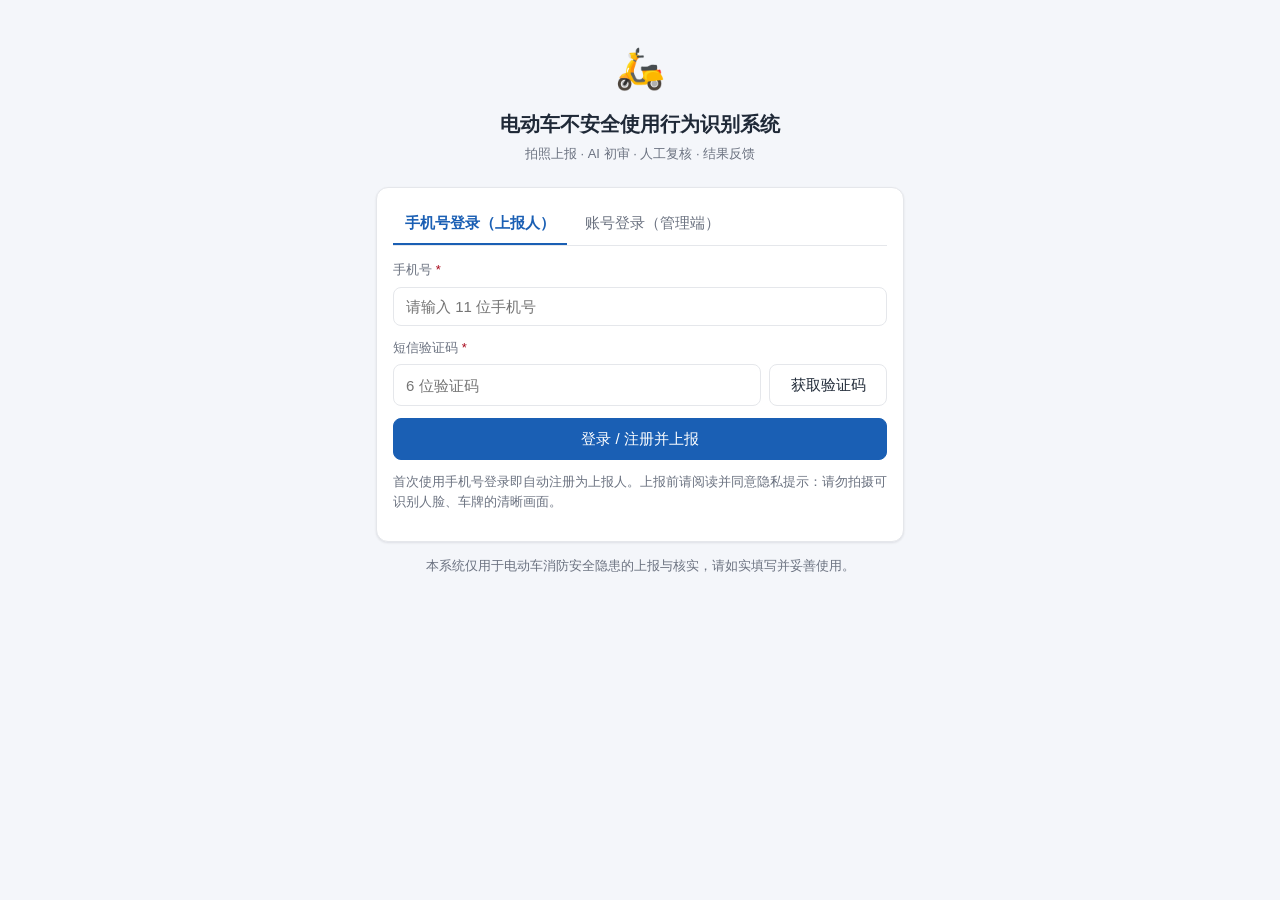
==== static/index.html @ c5f7f52f "初始化仓库：电动车不安全使用行为识别系统（一期基线） - 一期闭环：拍照上报 → AI 初审 → 人工复核 - 技术栈：FastAPI + SQLAlchemy 2.0 + SQLite(WAL)；前" ====
<!DOCTYPE html>
<html lang="zh-CN">
<head>
<meta charset="UTF-8">
<meta name="viewport" content="width=device-width, initial-scale=1, viewport-fit=cover">
<title>登录 · 电动车不安全使用行为识别系统</title>
<link rel="stylesheet" href="css/base.css">
</head>
<body>
<div class="container container-narrow" style="padding-top:36px">

  <div style="text-align:center;margin-bottom:22px">
    <div style="font-size:40px">🛵</div>
    <h1 style="font-size:20px;margin:8px 0 4px">电动车不安全使用行为识别系统</h1>
    <p class="subtle" style="margin:0">拍照上报 · AI 初审 · 人工复核 · 结果反馈</p>
  </div>

  <div class="card">
    <div class="tabs">
      <button id="tabSms" class="active">手机号登录（上报人）</button>
      <button id="tabPwd">账号登录（管理端）</button>
    </div>

    <!-- 手机号 + 短信验证码 -->
    <div id="paneSms">
      <label class="field">
        <span class="lbl">手机号 <span class="req">*</span></span>
        <input type="tel" id="phone" placeholder="请输入 11 位手机号" maxlength="11" inputmode="numeric" autocomplete="tel">
      </label>
      <label class="field">
        <span class="lbl">短信验证码 <span class="req">*</span></span>
        <div style="display:flex;gap:8px">
          <input type="text" id="code" placeholder="6 位验证码" maxlength="8" inputmode="numeric" autocomplete="one-time-code">
          <button class="btn" id="btnSendCode" style="white-space:nowrap;min-width:118px">获取验证码</button>
        </div>
      </label>
      <div id="devCodeHint" class="notice" style="display:none;margin-bottom:12px"></div>
      <button class="btn btn-primary btn-block" id="btnSmsLogin">登录 / 注册并上报</button>
      <p class="subtle" style="margin-top:12px;font-size:12.5px">
        首次使用手机号登录即自动注册为上报人。上报前请阅读并同意隐私提示：请勿拍摄可识别人脸、车牌的清晰画面。
      </p>
    </div>

    <!-- 账号密码 -->
    <div id="panePwd" style="display:none">
      <label class="field">
        <span class="lbl">账号 <span class="req">*</span></span>
        <input type="text" id="username" placeholder="审核员 / 管理员账号" autocomplete="username">
      </label>
      <label class="field">
        <span class="lbl">密码 <span class="req">*</span></span>
        <input type="password" id="password" placeholder="请输入密码" autocomplete="current-password">
      </label>
      <button class="btn btn-primary btn-block" id="btnPwdLogin">登录</button>
      <div class="notice" style="margin-top:14px;font-size:12.5px">
        演示账号：<b>admin / Admin@12345</b>（管理员）、<b>reviewer1 / Review@12345</b>（审核员）
      </div>
    </div>
  </div>

  <p class="subtle" style="text-align:center;font-size:12.5px">
    本系统仅用于电动车消防安全隐患的上报与核实，请如实填写并妥善使用。
  </p>
</div>

<script src="js/api.js"></script>
<script>
(function () {
  var A = window.API;
  // 已登录则直接跳转
  if (A.Auth.token) { location.replace(A.Auth.home()); return; }

  A.$('#tabSms').onclick = function () { switchTab(true); };
  A.$('#tabPwd').onclick = function () { switchTab(false); };

  function switchTab(isSms) {
    A.$('#tabSms').classList.toggle('active', isSms);
    A.$('#tabPwd').classList.toggle('active', !isSms);
    A.$('#paneSms').style.display = isSms ? '' : 'none';
    A.$('#panePwd').style.display = isSms ? 'none' : '';
  }

  var cooldown = 0, timer = null;
  A.$('#btnSendCode').onclick = async function () {
    var phone = A.$('#phone').value.trim();
    if (!/^1\d{10}$/.test(phone)) { A.Toast.error('请输入正确的 11 位手机号'); return; }
    var btn = this;
    btn.disabled = true;
    try {
      var res = await A.api('/auth/sms/send', { method: 'POST', body: { phone: phone }, auth: false });
      A.Toast.success(res.message || '验证码已发送');
      if (res.dev_code) {
        var hint = A.$('#devCodeHint');
        hint.style.display = '';
        hint.innerHTML = '开发环境模拟验证码：<b>' + A.escapeHtml(res.dev_code) + '</b>（生产环境将由短信下发）';
        A.$('#code').value = res.dev_code;
      }
      cooldown = 60;
      timer = setInterval(function () {
        cooldown--;
        btn.textContent = cooldown + 's 后重发';
        if (cooldown <= 0) { clearInterval(timer); btn.disabled = false; btn.textContent = '获取验证码'; }
      }, 1000);
    } catch (e) {
      btn.disabled = false;
      A.Toast.error(e.message);
    }
  };

  A.$('#btnSmsLogin').onclick = async function () {
    var phone = A.$('#phone').value.trim(), code = A.$('#code').value.trim();
    if (!/^1\d{10}$/.test(phone)) { A.Toast.error('请输入正确的手机号'); return; }
    if (!code) { A.Toast.error('请输入验证码'); return; }
    var btn = this; btn.disabled = true;
    try {
      var data = await A.api('/auth/sms/login', { method: 'POST', body: { phone: phone, code: code }, auth: false });
      A.Auth.save(data);
      A.Toast.success('登录成功');
      setTimeout(function () { location.replace(A.Auth.home()); }, 500);
    } catch (e) { btn.disabled = false; A.Toast.error(e.message); }
  };

  A.$('#btnPwdLogin').onclick = async function () {
    var username = A.$('#username').value.trim(), password = A.$('#password').value;
    if (!username || !password) { A.Toast.error('请输入账号和密码'); return; }
    var btn = this; btn.disabled = true;
    try {
      var data = await A.api('/auth/login', { method: 'POST', body: { username: username, password: password }, auth: false });
      A.Auth.save(data);
      A.Toast.success('登录成功');
      setTimeout(function () { location.replace(A.Auth.home()); }, 500);
    } catch (e) { btn.disabled = false; A.Toast.error(e.message); }
  };

  A.$('#password').addEventListener('keydown', function (e) { if (e.key === 'Enter') A.$('#btnPwdLogin').click(); });
  A.$('#code').addEventListener('keydown', function (e) { if (e.key === 'Enter') A.$('#btnSmsLogin').click(); });
})();
</script>
</body>
</html>
---- static/css/base.css ----
:root {
  --bg: #f4f6fa;
  --card: #ffffff;
  --text: #1f2937;
  --muted: #6b7280;
  --border: #e5e7eb;
  --primary: #1a5fb4;
  --primary-dark: #14498c;
  --primary-soft: #eaf1fb;
  --success: #237804;
  --success-soft: #f0f9eb;
  --warning: #ad6800;
  --warning-soft: #fff7e6;
  --danger: #a8071a;
  --danger-soft: #fff1f0;
  --info-soft: #e6f4ff;
  --radius: 12px;
  --radius-sm: 8px;
  --shadow: 0 1px 3px rgba(16, 24, 40, 0.06), 0 1px 2px rgba(16, 24, 40, 0.04);
  --shadow-lg: 0 8px 24px rgba(16, 24, 40, 0.1);
}

* { box-sizing: border-box; -webkit-tap-highlight-color: transparent; }

html, body {
  margin: 0;
  padding: 0;
  background: var(--bg);
  color: var(--text);
  font-family: -apple-system, BlinkMacSystemFont, "Segoe UI", "PingFang SC", "Hiragino Sans GB",
    "Microsoft YaHei", "Helvetica Neue", Arial, sans-serif;
  font-size: 15px;
  line-height: 1.6;
}

a { color: var(--primary); text-decoration: none; }
a:hover { text-decoration: underline; }

/* ---------------- 布局 ---------------- */
.app-header {
  position: sticky; top: 0; z-index: 20;
  background: var(--card);
  border-bottom: 1px solid var(--border);
  padding: 12px 16px;
  display: flex; align-items: center; gap: 12px;
}
.app-header .logo { font-size: 17px; font-weight: 700; color: var(--primary); white-space: nowrap; }
.app-header .spacer { flex: 1; }
.app-header .who { font-size: 13px; color: var(--muted); }

.container { max-width: 960px; margin: 0 auto; padding: 16px; }
.container-narrow { max-width: 560px; }

.card {
  background: var(--card);
  border: 1px solid var(--border);
  border-radius: var(--radius);
  box-shadow: var(--shadow);
  padding: 16px;
  margin-bottom: 14px;
}
.card-title { font-size: 15px; font-weight: 700; margin: 0 0 12px; display: flex; align-items: center; gap: 8px; }
.card-title .hint { font-size: 12px; font-weight: 400; color: var(--muted); }

.subtle { color: var(--muted); font-size: 13px; }
.mono { font-family: ui-monospace, SFMono-Regular, Menlo, Consolas, monospace; }

/* ---------------- 表单 ---------------- */
label.field { display: block; margin-bottom: 12px; }
label.field > span.lbl { display: block; font-size: 13px; color: var(--muted); margin-bottom: 6px; }
label.field > span.lbl .req { color: var(--danger); }

input[type="text"], input[type="tel"], input[type="password"], input[type="number"], select, textarea {
  width: 100%; padding: 10px 12px;
  border: 1px solid var(--border); border-radius: var(--radius-sm);
  background: #fff; color: var(--text); font-size: 15px; font-family: inherit;
  transition: border-color .15s, box-shadow .15s;
}
input:focus, select:focus, textarea:focus {
  outline: none; border-color: var(--primary);
  box-shadow: 0 0 0 3px rgba(26, 95, 180, .12);
}
textarea { resize: vertical; min-height: 72px; }

.btn {
  display: inline-flex; align-items: center; justify-content: center; gap: 6px;
  padding: 10px 16px; border-radius: var(--radius-sm);
  border: 1px solid var(--border); background: #fff; color: var(--text);
  font-size: 15px; font-family: inherit; cursor: pointer; transition: all .15s;
  min-height: 42px;
}
.btn:hover { border-color: var(--primary); color: var(--primary); }
.btn:disabled { opacity: .55; cursor: not-allowed; }
.btn-primary { background: var(--primary); border-color: var(--primary); color: #fff; }
.btn-primary:hover { background: var(--primary-dark); border-color: var(--primary-dark); color: #fff; }
.btn-danger { background: var(--danger); border-color: var(--danger); color: #fff; }
.btn-danger:hover { opacity: .9; color: #fff; }
.btn-success { background: var(--success); border-color: var(--success); color: #fff; }
.btn-success:hover { opacity: .9; color: #fff; }
.btn-block { width: 100%; }
.btn-sm { padding: 6px 10px; font-size: 13px; min-height: 32px; }
.btn-row { display: flex; gap: 8px; flex-wrap: wrap; }

/* ---------------- 标签 ---------------- */
.tag {
  display: inline-block; padding: 2px 8px; border-radius: 999px;
  font-size: 12px; line-height: 18px; white-space: nowrap;
  border: 1px solid transparent;
}
.tag-gray   { background: #f3f4f6; color: #4b5563; border-color: #e5e7eb; }
.tag-blue   { background: var(--info-soft); color: #0958d9; border-color: #bae0ff; }
.tag-orange { background: var(--warning-soft); color: var(--warning); border-color: #ffe7ba; }
.tag-green  { background: var(--success-soft); color: var(--success); border-color: #d9f7be; }
.tag-red    { background: var(--danger-soft); color: var(--danger); border-color: #ffccc7; }
.tag-purple { background: #f9f0ff; color: #531dab; border-color: #efdbff; }

/* ---------------- 列表 ---------------- */
.report-item {
  display: flex; gap: 12px; align-items: center;
  padding: 12px; border-bottom: 1px solid var(--border);
  cursor: pointer; transition: background .12s;
}
.report-item:last-child { border-bottom: none; }
.report-item:hover { background: #fafbfc; }
.report-item .thumb {
  width: 64px; height: 64px; flex: 0 0 64px; border-radius: var(--radius-sm);
  object-fit: cover; background: #eef1f5;
}
.report-item .body { flex: 1; min-width: 0; }
.report-item .title { font-weight: 600; margin-bottom: 2px; }
.report-item .meta { font-size: 12.5px; color: var(--muted); display: flex; gap: 8px; flex-wrap: wrap; }
.ellipsis { overflow: hidden; text-overflow: ellipsis; white-space: nowrap; }

/* ---------------- 图片 ---------------- */
.thumb-grid { display: grid; grid-template-columns: repeat(auto-fill, minmax(94px, 1fr)); gap: 8px; }
.thumb-grid .cell { position: relative; padding-top: 100%; border-radius: var(--radius-sm); overflow: hidden; background: #eef1f5; }
.thumb-grid .cell img { position: absolute; inset: 0; width: 100%; height: 100%; object-fit: cover; }
.thumb-grid .cell .del {
  position: absolute; top: 4px; right: 4px; width: 22px; height: 22px; border-radius: 50%;
  background: rgba(0,0,0,.55); color: #fff; border: none; cursor: pointer; font-size: 13px; line-height: 1;
}
.photo-input {
  border: 1.5px dashed #c7d0dc; border-radius: var(--radius);
  padding: 22px; text-align: center; cursor: pointer; background: #fbfcfe;
  transition: border-color .15s, background .15s;
}
.photo-input:hover { border-color: var(--primary); background: var(--primary-soft); }
.photo-input .big { font-size: 28px; }
.photo-input .main { font-weight: 600; margin: 6px 0 2px; }

/* ---------------- 状态条 ---------------- */
.timeline { list-style: none; margin: 0; padding: 0; }
.timeline li { position: relative; padding: 0 0 14px 20px; border-left: 2px solid var(--border); }
.timeline li:last-child { border-left-color: transparent; padding-bottom: 0; }
.timeline li::before {
  content: ''; position: absolute; left: -6px; top: 6px;
  width: 10px; height: 10px; border-radius: 50%; background: var(--primary); border: 2px solid #fff;
}
.timeline .t-title { font-weight: 600; }
.timeline .t-meta { font-size: 12.5px; color: var(--muted); }

/* ---------------- 提示 ---------------- */
.toast-wrap { position: fixed; left: 50%; bottom: 28px; transform: translateX(-50%); z-index: 100; display: flex; flex-direction: column; gap: 8px; align-items: center; }
.toast {
  background: #111827; color: #fff; padding: 10px 16px; border-radius: var(--radius-sm);
  font-size: 14px; box-shadow: var(--shadow-lg); max-width: 88vw; animation: toast-in .18s ease-out;
}
.toast.error { background: #b91c1c; }
.toast.success { background: #15803d; }
@keyframes toast-in { from { opacity: 0; transform: translateY(8px); } to { opacity: 1; transform: none; } }

.notice {
  padding: 10px 12px; border-radius: var(--radius-sm); font-size: 13px;
  background: var(--info-soft); border: 1px solid #bae0ff; color: #0958d9;
}
.notice.warn { background: var(--warning-soft); border-color: #ffe7ba; color: var(--warning); }
.notice.danger { background: var(--danger-soft); border-color: #ffccc7; color: var(--danger); }

.empty { text-align: center; color: var(--muted); padding: 40px 16px; }
.empty .big { font-size: 34px; margin-bottom: 6px; }

/* ---------------- 统计 ---------------- */
.stat-grid { display: grid; grid-template-columns: repeat(auto-fill, minmax(140px, 1fr)); gap: 10px; }
.stat {
  background: var(--card); border: 1px solid var(--border); border-radius: var(--radius);
  padding: 14px; box-shadow: var(--shadow);
}
.stat .n { font-size: 24px; font-weight: 700; color: var(--primary); line-height: 1.2; }
.stat .t { font-size: 12.5px; color: var(--muted); margin-top: 2px; }

.bar-row { display: flex; align-items: center; gap: 8px; margin-bottom: 8px; font-size: 13px; }
.bar-row .k { width: 128px; flex: 0 0 128px; color: var(--muted); overflow: hidden; text-overflow: ellipsis; white-space: nowrap; }
.bar-row .bar { flex: 1; height: 16px; background: #eef1f5; border-radius: 999px; overflow: hidden; }
.bar-row .bar > i { display: block; height: 100%; background: linear-gradient(90deg, #3b82f6, #1a5fb4); }
.bar-row .v { width: 42px; text-align: right; color: var(--text); }

/* ---------------- 分栏 ---------------- */
.split { display: grid; grid-template-columns: 340px 1fr; gap: 14px; align-items: start; }
@media (max-width: 860px) { .split { grid-template-columns: 1fr; } }

.tabs { display: flex; gap: 6px; border-bottom: 1px solid var(--border); margin-bottom: 14px; }
.tabs button {
  background: none; border: none; padding: 10px 12px; font-size: 15px; color: var(--muted);
  cursor: pointer; border-bottom: 2px solid transparent; font-family: inherit;
}
.tabs button.active { color: var(--primary); border-bottom-color: var(--primary); font-weight: 600; }

.actions-sticky { position: sticky; bottom: 0; background: rgba(255,255,255,.96); backdrop-filter: blur(4px); padding: 12px 0 0; border-top: 1px solid var(--border); margin-top: 14px; }

nav.main-nav { display: flex; gap: 12px; font-size: 14px; }
nav.main-nav a { color: var(--muted); }
nav.main-nav a.active { color: var(--primary); font-weight: 600; }

@media (max-width: 560px) {
  .container { padding: 12px; }
  .card { padding: 14px; }
  .report-item .thumb { width: 56px; height: 56px; flex-basis: 56px; }
}
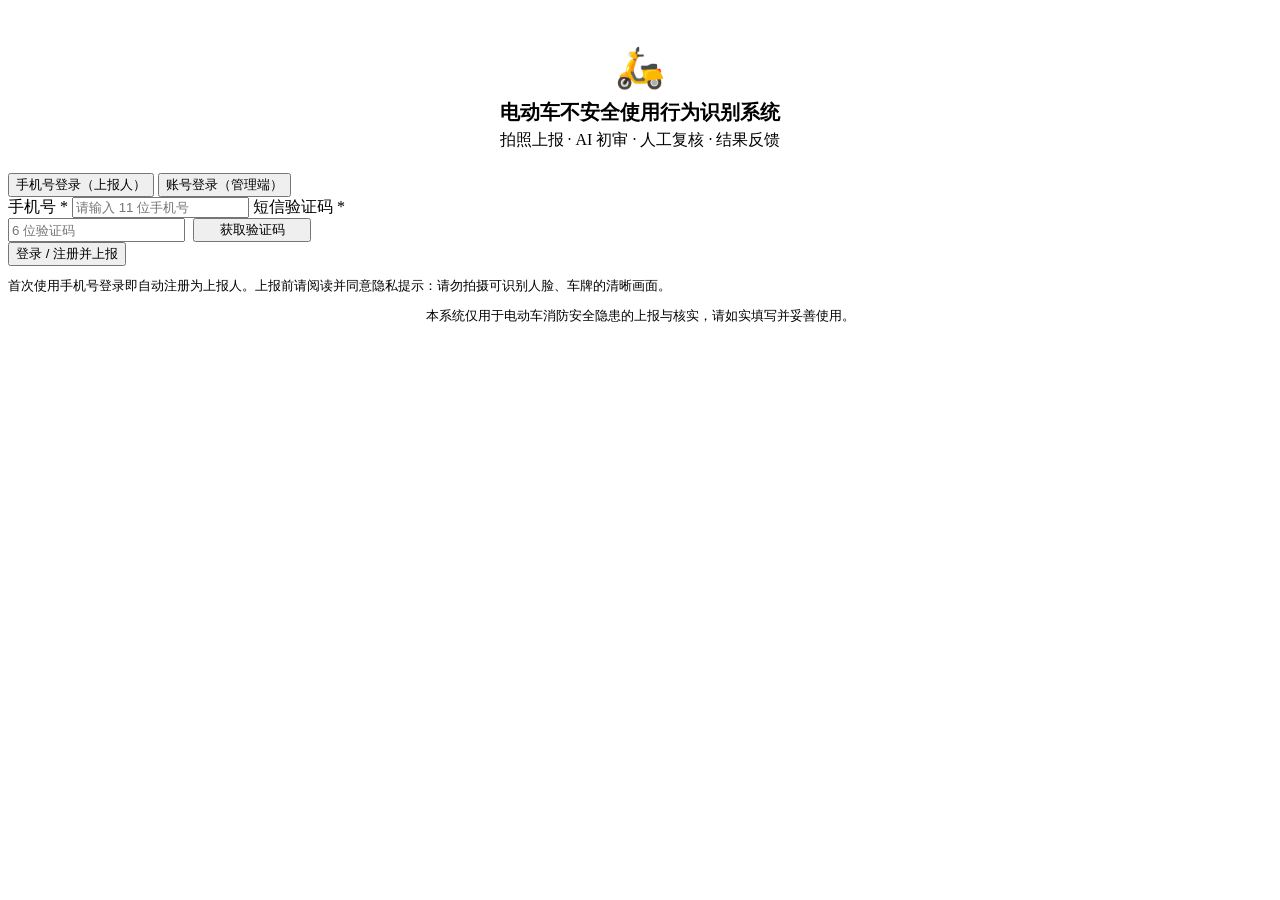
==== commit fcbda036: "修复子目录页面导航后样式全丢：前端路径统一绝对化 + Nginx 静态资源不再兜底成 HTML 缺陷（用户反馈「使用中有时切换成没有样式的裸排页面，刷新可恢复」）：   static/js/api.j" ====
--- a/static/index.html
+++ b/static/index.html
@@ -4,7 +4,7 @@
 <meta charset="UTF-8">
 <meta name="viewport" content="width=device-width, initial-scale=1, viewport-fit=cover">
 <title>登录 · 电动车不安全使用行为识别系统</title>
-<link rel="stylesheet" href="css/base.css">
+<link rel="stylesheet" href="/css/base.css">
 </head>
 <body>
 <div class="container container-narrow" style="padding-top:36px">
@@ -63,7 +63,7 @@
   </p>
 </div>
 
-<script src="js/api.js"></script>
+<script src="/js/api.js"></script>
 <script>
 (function () {
   var A = window.API;
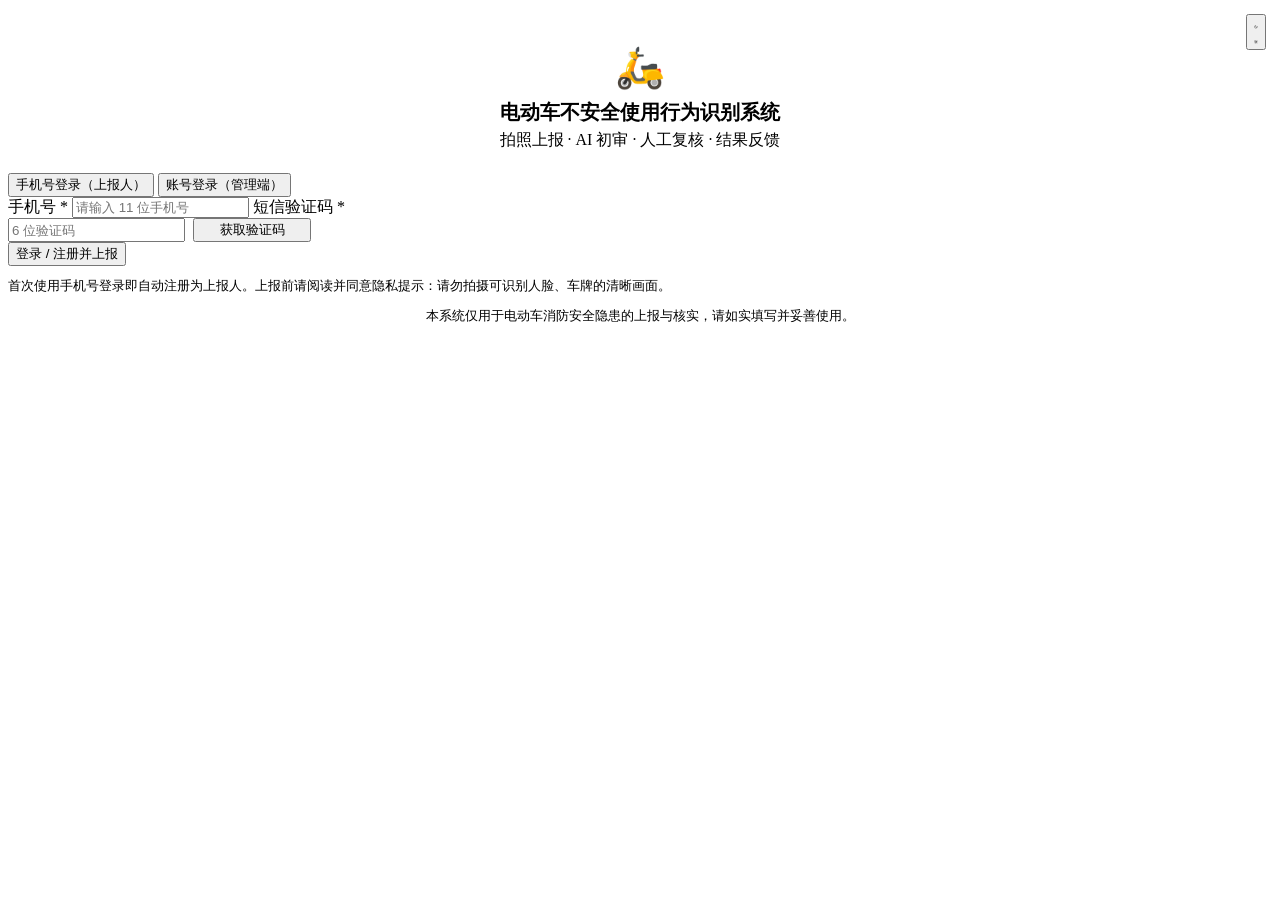
==== commit e8e69ac8: "视觉重构：双主题（浅色默认 + 深色可切）+ 科技感层次与中等动效 方向：C · 双主题切换，动效中等。浅色保留政务正式感（冷白底 + 深蓝 + 青色强调）， 深色用于大屏/夜间/演示（近黑底 + 电" ====
--- a/static/index.html
+++ b/static/index.html
@@ -4,9 +4,20 @@
 <meta charset="UTF-8">
 <meta name="viewport" content="width=device-width, initial-scale=1, viewport-fit=cover">
 <title>登录 · 电动车不安全使用行为识别系统</title>
+<script>(function(){try{if(localStorage.getItem("ev_theme")==="dark")document.documentElement.setAttribute("data-theme","dark");}catch(e){}})();</script>
 <link rel="stylesheet" href="/css/base.css">
 </head>
 <body>
+<!-- 登录页无顶栏，单独放一个主题开关（其余页面的开关由 api.js renderHeader 注入） -->
+<button class="btn btn-sm theme-toggle" id="btnTheme" type="button"
+        aria-label="切换深色/浅色主题" title="切换深色/浅色主题"
+        style="position:fixed;top:14px;right:14px;z-index:60">
+  <svg class="ico-moon" viewBox="0 0 24 24" fill="none" stroke="currentColor" stroke-width="2"
+       stroke-linecap="round" stroke-linejoin="round" aria-hidden="true"><path d="M21 12.79A9 9 0 1 1 11.21 3 7 7 0 0 0 21 12.79z"/></svg>
+  <svg class="ico-sun" viewBox="0 0 24 24" fill="none" stroke="currentColor" stroke-width="2"
+       stroke-linecap="round" stroke-linejoin="round" aria-hidden="true"><circle cx="12" cy="12" r="4"/><path d="M12 2v2M12 20v2M4.9 4.9l1.4 1.4M17.7 17.7l1.4 1.4M2 12h2M20 12h2M4.9 19.1l1.4-1.4M17.7 6.3l1.4-1.4"/></svg>
+</button>
+
 <div class="container container-narrow" style="padding-top:36px">
 
   <div style="text-align:center;margin-bottom:22px">
@@ -52,9 +63,8 @@
         <input type="password" id="password" placeholder="请输入密码" autocomplete="current-password">
       </label>
       <button class="btn btn-primary btn-block" id="btnPwdLogin">登录</button>
-      <div class="notice" style="margin-top:14px;font-size:12.5px">
-        演示账号：<b>admin / Admin@12345</b>（管理员）、<b>reviewer1 / Review@12345</b>（审核员）
-      </div>
+      <!-- 账号信息不再在页面展示（2026-10-15）：管理端账号由管理员单独告知使用者，
+           如需重置密码请在服务器执行 scripts/set_password.py -->
     </div>
   </div>
 
@@ -69,6 +79,8 @@
   var A = window.API;
   // 已登录则直接跳转
   if (A.Auth.token) { location.replace(A.Auth.home()); return; }
+
+  A.Theme.bind(A.$('#btnTheme'));
 
   A.$('#tabSms').onclick = function () { switchTab(true); };
   A.$('#tabPwd').onclick = function () { switchTab(false); };
